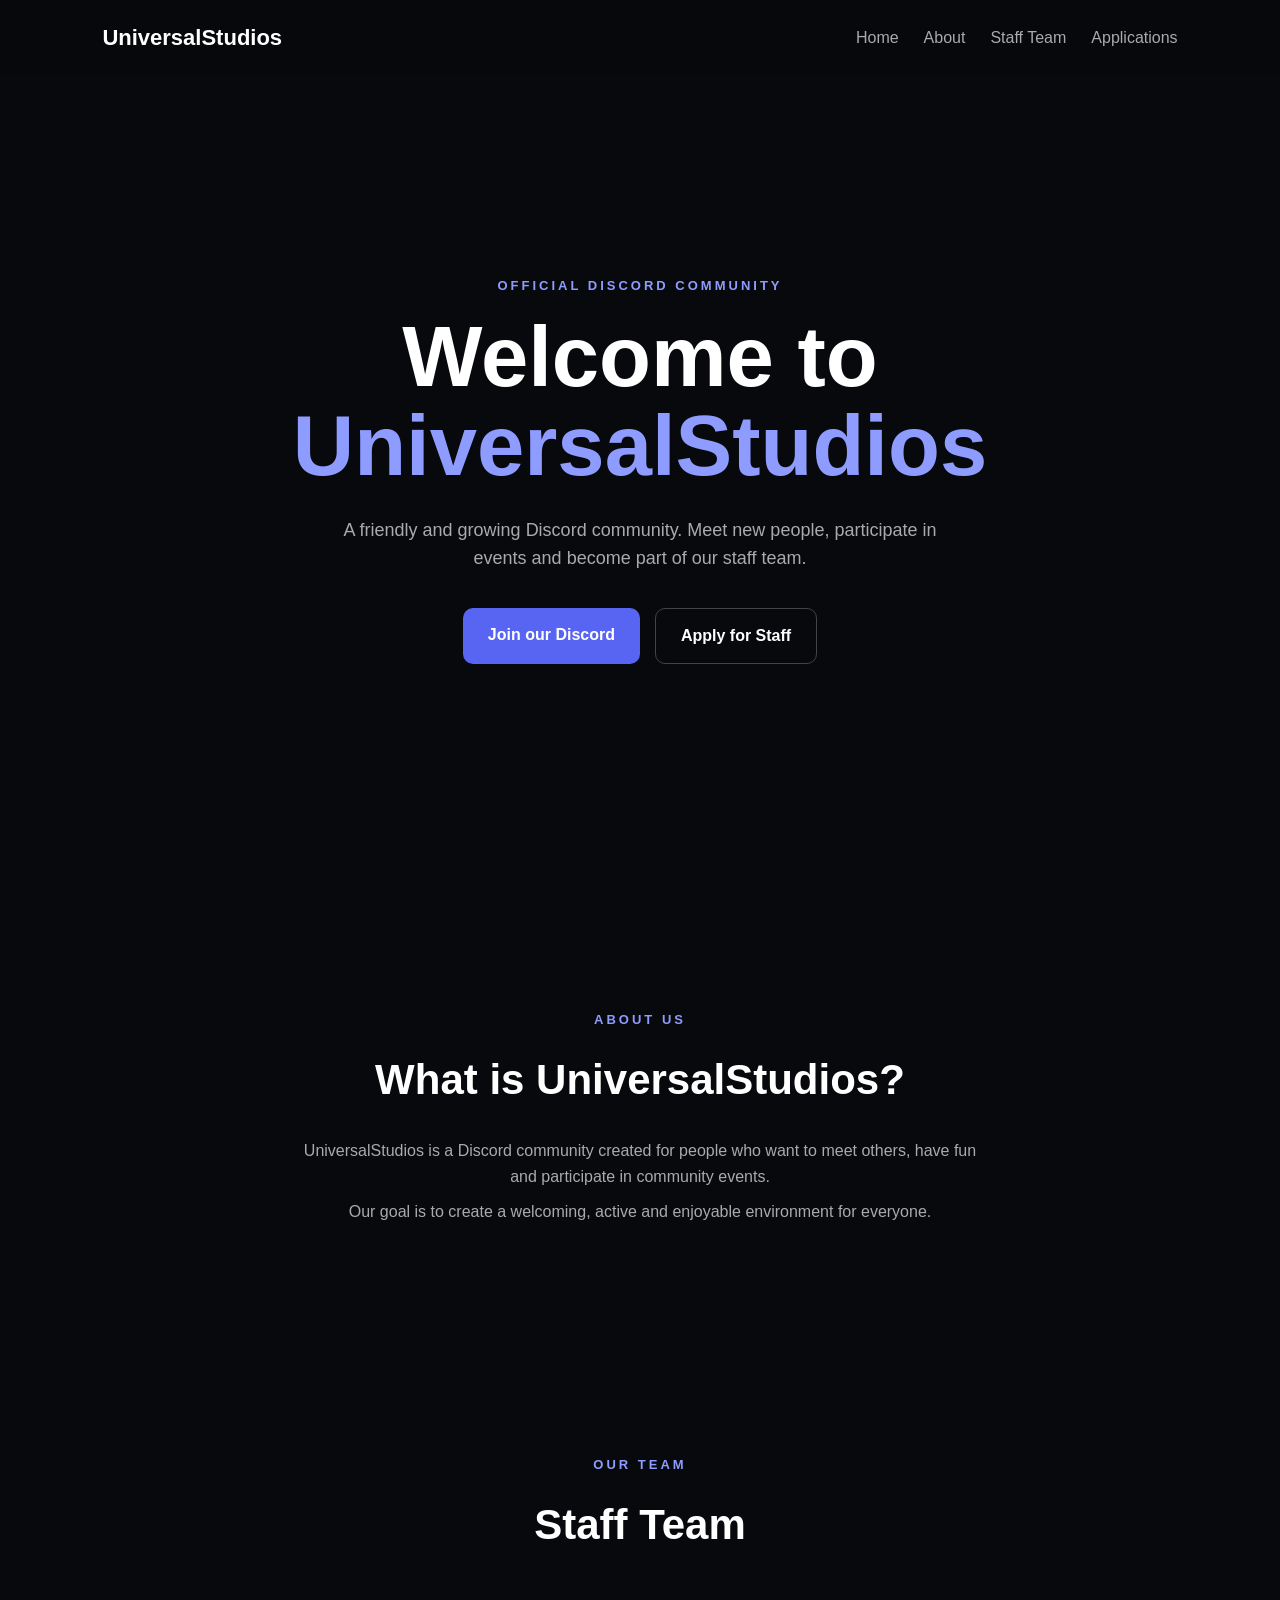
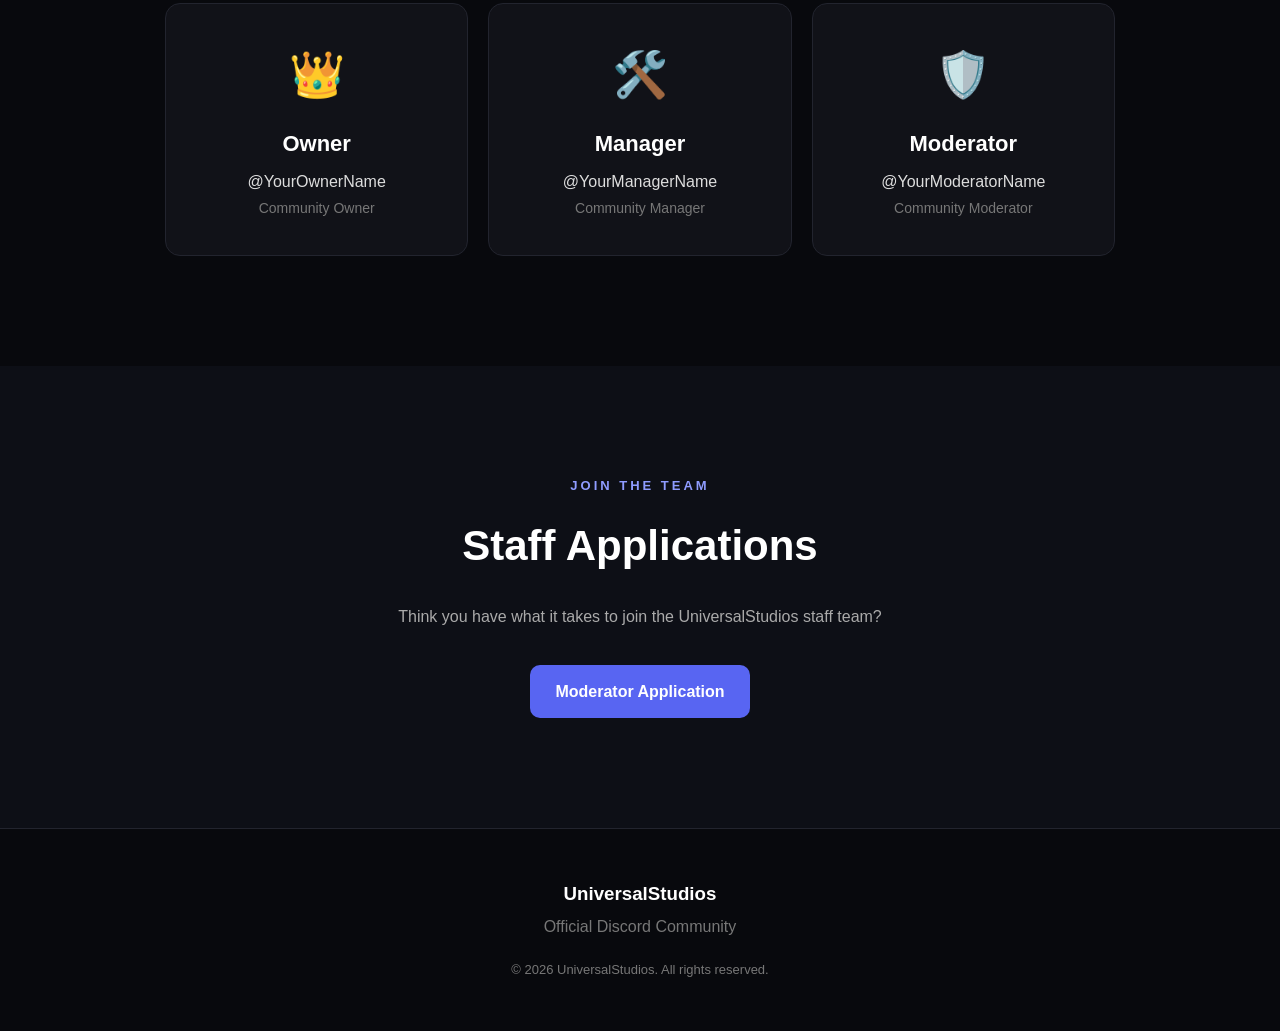
==== index.html @ b86ca653 "index.html" ====
<!DOCTYPE html>
<html lang="en">
<head>
    <meta charset="UTF-8">
    <meta name="viewport" content="width=device-width, initial-scale=1.0">

    <title>UniversalStudios | Discord Community</title>

    <link rel="stylesheet" href="style.css">
</head>

<body>

    <!-- NAVIGATION -->
    <nav>
        <div class="logo">UniversalStudios</div>

        <div class="nav-links">
            <a href="#home">Home</a>
            <a href="#about">About</a>
            <a href="#staff">Staff Team</a>
            <a href="#applications">Applications</a>
        </div>
    </nav>


    <!-- HOME -->
    <section id="home" class="hero">

        <div class="hero-content">

            <p class="small-title">OFFICIAL DISCORD COMMUNITY</p>

            <h1>Welcome to <span>UniversalStudios</span></h1>

            <p class="description">
                A friendly and growing Discord community.
                Meet new people, participate in events and become
                part of our staff team.
            </p>

            <div class="buttons">

                <!-- CHANGE THIS LINK -->
                <a class="button primary"
                   href="https://discord.gg/ZQQc3sxdf"
                   target="_blank">
                    Join our Discord
                </a>

                <!-- CHANGE THIS LINK -->
                <a class="button secondary"
                   href=https://docs.google.com/forms/d/e/1FAIpQLSfAV4_RHkaSJIVjrkVPSoQIX57ZvJAFMy65SU2ILV1Ou_XuCg/viewform?usp=publish-editor"
                   target="_blank">
                    Apply for Staff
                </a>

            </div>

        </div>

    </section>


    <!-- ABOUT -->
    <section id="about" class="section">

        <p class="section-label">ABOUT US</p>

        <h2>What is UniversalStudios?</h2>

        <p>
            UniversalStudios is a Discord community created for
            people who want to meet others, have fun and participate
            in community events.
        </p>

        <p>
            Our goal is to create a welcoming, active and enjoyable
            environment for everyone.
        </p>

    </section>


    <!-- STAFF -->
    <section id="staff" class="section">

        <p class="section-label">OUR TEAM</p>

        <h2>Staff Team</h2>

        <div class="staff-container">

            <div class="staff-card">
                <div class="staff-icon">👑</div>
                <h3>Owner</h3>
                <p>@YourOwnerName</p>
                <span>Community Owner</span>
            </div>

            <div class="staff-card">
                <div class="staff-icon">🛠️</div>
                <h3>Manager</h3>
                <p>@YourManagerName</p>
                <span>Community Manager</span>
            </div>

            <div class="staff-card">
                <div class="staff-icon">🛡️</div>
                <h3>Moderator</h3>
                <p>@YourModeratorName</p>
                <span>Community Moderator</span>
            </div>

        </div>

    </section>


    <!-- APPLICATIONS -->
    <section id="applications" class="section applications">

        <p class="section-label">JOIN THE TEAM</p>

        <h2>Staff Applications</h2>

        <p>
            Think you have what it takes to join the UniversalStudios
            staff team?
        </p>

        <a class="button primary"
           href="YOUR_GOOGLE_FORM"
           target="_blank">
            Moderator Application
        </a>

    </section>


    <!-- FOOTER -->
    <footer>

        <h3>UniversalStudios</h3>

        <p>Official Discord Community</p>

        <p class="copyright">
            © 2026 UniversalStudios. All rights reserved.
        </p>

    </footer>


    <script src="script.js"></script>

</body>
</html>
---- style.css ----
* {
    margin: 0;
    padding: 0;
    box-sizing: border-box;
}

html {
    scroll-behavior: smooth;
}

body {
    font-family: Arial, sans-serif;
    background: #08090d;
    color: white;
    line-height: 1.6;
}

/* NAVIGATION */

nav {
    position: fixed;
    top: 0;
    width: 100%;
    padding: 20px 8%;
    display: flex;
    justify-content: space-between;
    align-items: center;
    background: rgba(8, 9, 13, 0.9);
    backdrop-filter: blur(10px);
    z-index: 1000;
}

.logo {
    font-size: 22px;
    font-weight: bold;
}

.nav-links {
    display: flex;
    gap: 25px;
}

.nav-links a {
    color: #aaa;
    text-decoration: none;
    transition: 0.3s;
}

.nav-links a:hover {
    color: white;
}


/* HERO */

.hero {
    min-height: 100vh;
    display: flex;
    align-items: center;
    justify-content: center;
    text-align: center;
    padding: 120px 20px 80px;
}

.hero-content {
    max-width: 850px;
}

.small-title,
.section-label {
    color: #8f9cff;
    font-size: 13px;
    font-weight: bold;
    letter-spacing: 3px;
    margin-bottom: 15px;
}

.hero h1 {
    font-size: clamp(45px, 8vw, 85px);
    line-height: 1.05;
    margin-bottom: 25px;
}

.hero h1 span {
    color: #8f9cff;
}

.description {
    color: #aaa;
    font-size: 18px;
    max-width: 650px;
    margin: auto;
}


/* BUTTONS */

.buttons {
    margin-top: 35px;
    display: flex;
    justify-content: center;
    gap: 15px;
    flex-wrap: wrap;
}

.button {
    display: inline-block;
    padding: 14px 25px;
    border-radius: 10px;
    text-decoration: none;
    font-weight: bold;
    transition: 0.3s;
}

.primary {
    background: #5865f2;
    color: white;
}

.primary:hover {
    transform: translateY(-3px);
    opacity: 0.9;
}

.secondary {
    border: 1px solid #444;
    color: white;
}

.secondary:hover {
    background: #15161d;
}


/* SECTIONS */

.section {
    max-width: 1000px;
    margin: auto;
    padding: 110px 25px;
    text-align: center;
}

.section h2 {
    font-size: 42px;
    margin-bottom: 25px;
}

.section > p:not(.section-label) {
    color: #aaa;
    max-width: 700px;
    margin: 10px auto;
}


/* STAFF */

.staff-container {
    display: grid;
    grid-template-columns: repeat(3, 1fr);
    gap: 20px;
    margin-top: 45px;
}

.staff-card {
    background: #111218;
    border: 1px solid #22242e;
    border-radius: 15px;
    padding: 35px 20px;
    transition: 0.3s;
}

.staff-card:hover {
    transform: translateY(-7px);
    border-color: #5865f2;
}

.staff-icon {
    font-size: 45px;
    margin-bottom: 15px;
}

.staff-card h3 {
    font-size: 22px;
}

.staff-card p {
    color: #ddd;
    margin-top: 8px;
}

.staff-card span {
    color: #777;
    font-size: 14px;
}


/* APPLICATIONS */

.applications {
    background: #0d0f16;
    max-width: none;
    padding-left: 20px;
    padding-right: 20px;
}

.applications .button {
    margin-top: 25px;
}


/* FOOTER */

footer {
    text-align: center;
    padding: 50px 20px;
    border-top: 1px solid #22242e;
    color: #777;
}

footer h3 {
    color: white;
    margin-bottom: 5px;
}

.copyright {
    margin-top: 20px;
    font-size: 13px;
}


/* PHONE */

@media (max-width: 700px) {

    nav {
        padding: 15px 20px;
    }

    .nav-links {
        display: none;
    }

    .staff-container {
        grid-template-columns: 1fr;
    }

    .section h2 {
        font-size: 32px;
    }

}
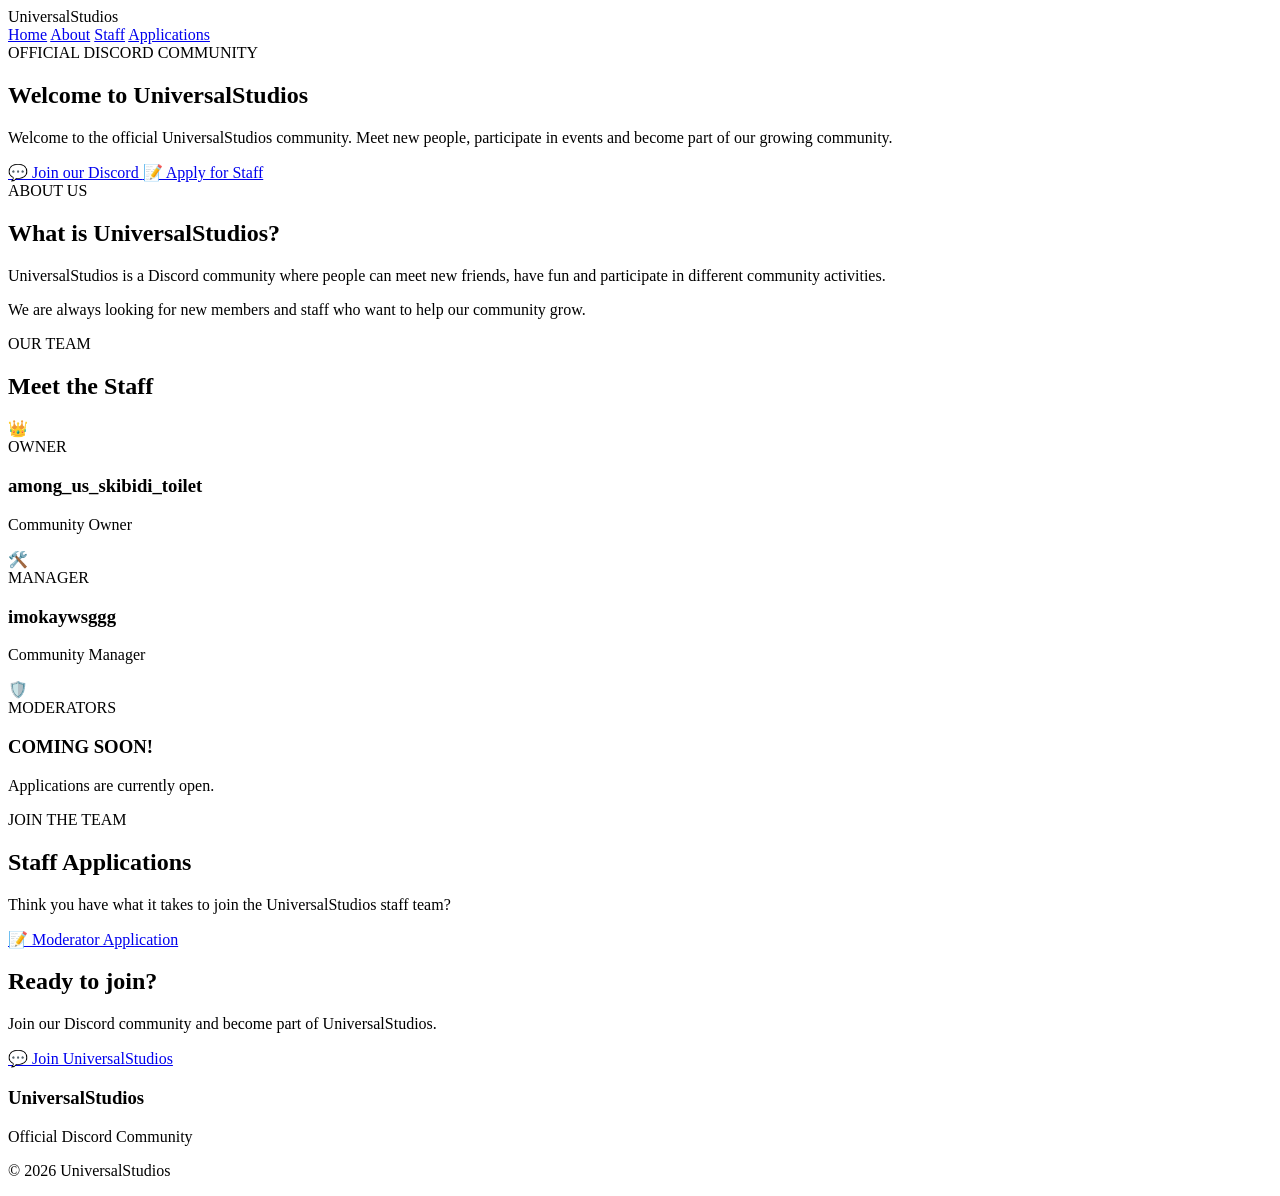
==== commit 9f5daef2: "index.html" ====
--- a/index.html
+++ b/index.html
@@ -4,55 +4,58 @@
     <meta charset="UTF-8">
     <meta name="viewport" content="width=device-width, initial-scale=1.0">
 
-    <title>UniversalStudios | Discord Community</title>
+    <title>UniversalStudios | Official Discord</title>
 
     <link rel="stylesheet" href="style.css">
 </head>
 
 <body>
 
-    <!-- NAVIGATION -->
     <nav>
         <div class="logo">UniversalStudios</div>
 
         <div class="nav-links">
             <a href="#home">Home</a>
             <a href="#about">About</a>
-            <a href="#staff">Staff Team</a>
+            <a href="#staff">Staff</a>
             <a href="#applications">Applications</a>
         </div>
     </nav>
 
 
-    <!-- HOME -->
     <section id="home" class="hero">
 
         <div class="hero-content">
 
-            <p class="small-title">OFFICIAL DISCORD COMMUNITY</p>
-
-            <h1>Welcome to <span>UniversalStudios</span></h1>
-
-            <p class="description">
-                A friendly and growing Discord community.
+            <div class="badge">
+                OFFICIAL DISCORD COMMUNITY
+            </div>
+
+            <h1>
+                Welcome to
+                <span>UniversalStudios</span>
+            </h1>
+
+            <p>
+                Welcome to the official UniversalStudios community.
                 Meet new people, participate in events and become
-                part of our staff team.
+                part of our growing community.
             </p>
 
             <div class="buttons">
 
-                <!-- CHANGE THIS LINK -->
-                <a class="button primary"
-                   href="https://discord.gg/ZQQc3sxdf"
-                   target="_blank">
-                    Join our Discord
+                <a
+                    class="button primary"
+                    href="https://discord.gg/ZQQc3sxdf"
+                    target="_blank">
+                    💬 Join our Discord
                 </a>
 
-                <!-- CHANGE THIS LINK -->
-                <a class="button secondary"
-                   href=https://docs.google.com/forms/d/e/1FAIpQLSfAV4_RHkaSJIVjrkVPSoQIX57ZvJAFMy65SU2ILV1Ou_XuCg/viewform?usp=publish-editor"
-                   target="_blank">
-                    Apply for Staff
+                <a
+                    class="button secondary"
+                    href="https://docs.google.com/forms/d/e/1FAIpQLSfAV4_RHkaSJIVjrkVPSoQIX57ZvJAFMy65SU2ILV1Ou_XuCg/viewform?usp=publish-editor"
+                    target="_blank">
+                    📝 Apply for Staff
                 </a>
 
             </div>
@@ -62,92 +65,151 @@
     </section>
 
 
-    <!-- ABOUT -->
     <section id="about" class="section">
 
-        <p class="section-label">ABOUT US</p>
+        <div class="section-label">
+            ABOUT US
+        </div>
 
         <h2>What is UniversalStudios?</h2>
 
+        <p class="section-text">
+            UniversalStudios is a Discord community where people
+            can meet new friends, have fun and participate in
+            different community activities.
+        </p>
+
+        <p class="section-text">
+            We are always looking for new members and staff who
+            want to help our community grow.
+        </p>
+
+    </section>
+
+
+    <section id="staff" class="section">
+
+        <div class="section-label">
+            OUR TEAM
+        </div>
+
+        <h2>Meet the Staff</h2>
+
+        <div class="staff-grid">
+
+            <div class="staff-card owner">
+
+                <div class="staff-icon">
+                    👑
+                </div>
+
+                <div class="role">
+                    OWNER
+                </div>
+
+                <h3>among_us_skibidi_toilet</h3>
+
+                <p>
+                    Community Owner
+                </p>
+
+            </div>
+
+
+            <div class="staff-card manager">
+
+                <div class="staff-icon">
+                    🛠️
+                </div>
+
+                <div class="role">
+                    MANAGER
+                </div>
+
+                <h3>imokaywsggg</h3>
+
+                <p>
+                    Community Manager
+                </p>
+
+            </div>
+
+
+            <div class="staff-card moderator">
+
+                <div class="staff-icon">
+                    🛡️
+                </div>
+
+                <div class="role">
+                    MODERATORS
+                </div>
+
+                <h3>COMING SOON!</h3>
+
+                <p>
+                    Applications are currently open.
+                </p>
+
+            </div>
+
+        </div>
+
+    </section>
+
+
+    <section id="applications" class="section application-section">
+
+        <div class="section-label">
+            JOIN THE TEAM
+        </div>
+
+        <h2>Staff Applications</h2>
+
+        <p class="section-text">
+            Think you have what it takes to join the
+            UniversalStudios staff team?
+        </p>
+
+        <a
+            class="button primary"
+            href="https://docs.google.com/forms/d/e/1FAIpQLSfAV4_RHkaSJIVjrkVPSoQIX57ZvJAFMy65SU2ILV1Ou_XuCg/viewform?usp=publish-editor"
+            target="_blank">
+            📝 Moderator Application
+        </a>
+
+    </section>
+
+
+    <section class="discord-section">
+
+        <h2>Ready to join?</h2>
+
         <p>
-            UniversalStudios is a Discord community created for
-            people who want to meet others, have fun and participate
-            in community events.
-        </p>
+            Join our Discord community and become part
+            of UniversalStudios.
+        </p>
+
+        <a
+            class="button discord-button"
+            href="https://discord.gg/ZQQc3sxdf"
+            target="_blank">
+            💬 Join UniversalStudios
+        </a>
+
+    </section>
+
+
+    <footer>
+
+        <h3>UniversalStudios</h3>
 
         <p>
-            Our goal is to create a welcoming, active and enjoyable
-            environment for everyone.
-        </p>
-
-    </section>
-
-
-    <!-- STAFF -->
-    <section id="staff" class="section">
-
-        <p class="section-label">OUR TEAM</p>
-
-        <h2>Staff Team</h2>
-
-        <div class="staff-container">
-
-            <div class="staff-card">
-                <div class="staff-icon">👑</div>
-                <h3>Owner</h3>
-                <p>@YourOwnerName</p>
-                <span>Community Owner</span>
-            </div>
-
-            <div class="staff-card">
-                <div class="staff-icon">🛠️</div>
-                <h3>Manager</h3>
-                <p>@YourManagerName</p>
-                <span>Community Manager</span>
-            </div>
-
-            <div class="staff-card">
-                <div class="staff-icon">🛡️</div>
-                <h3>Moderator</h3>
-                <p>@YourModeratorName</p>
-                <span>Community Moderator</span>
-            </div>
-
-        </div>
-
-    </section>
-
-
-    <!-- APPLICATIONS -->
-    <section id="applications" class="section applications">
-
-        <p class="section-label">JOIN THE TEAM</p>
-
-        <h2>Staff Applications</h2>
-
-        <p>
-            Think you have what it takes to join the UniversalStudios
-            staff team?
-        </p>
-
-        <a class="button primary"
-           href="YOUR_GOOGLE_FORM"
-           target="_blank">
-            Moderator Application
-        </a>
-
-    </section>
-
-
-    <!-- FOOTER -->
-    <footer>
-
-        <h3>UniversalStudios</h3>
-
-        <p>Official Discord Community</p>
+            Official Discord Community
+        </p>
 
         <p class="copyright">
-            © 2026 UniversalStudios. All rights reserved.
+            © 2026 UniversalStudios
         </p>
 
     </footer>
